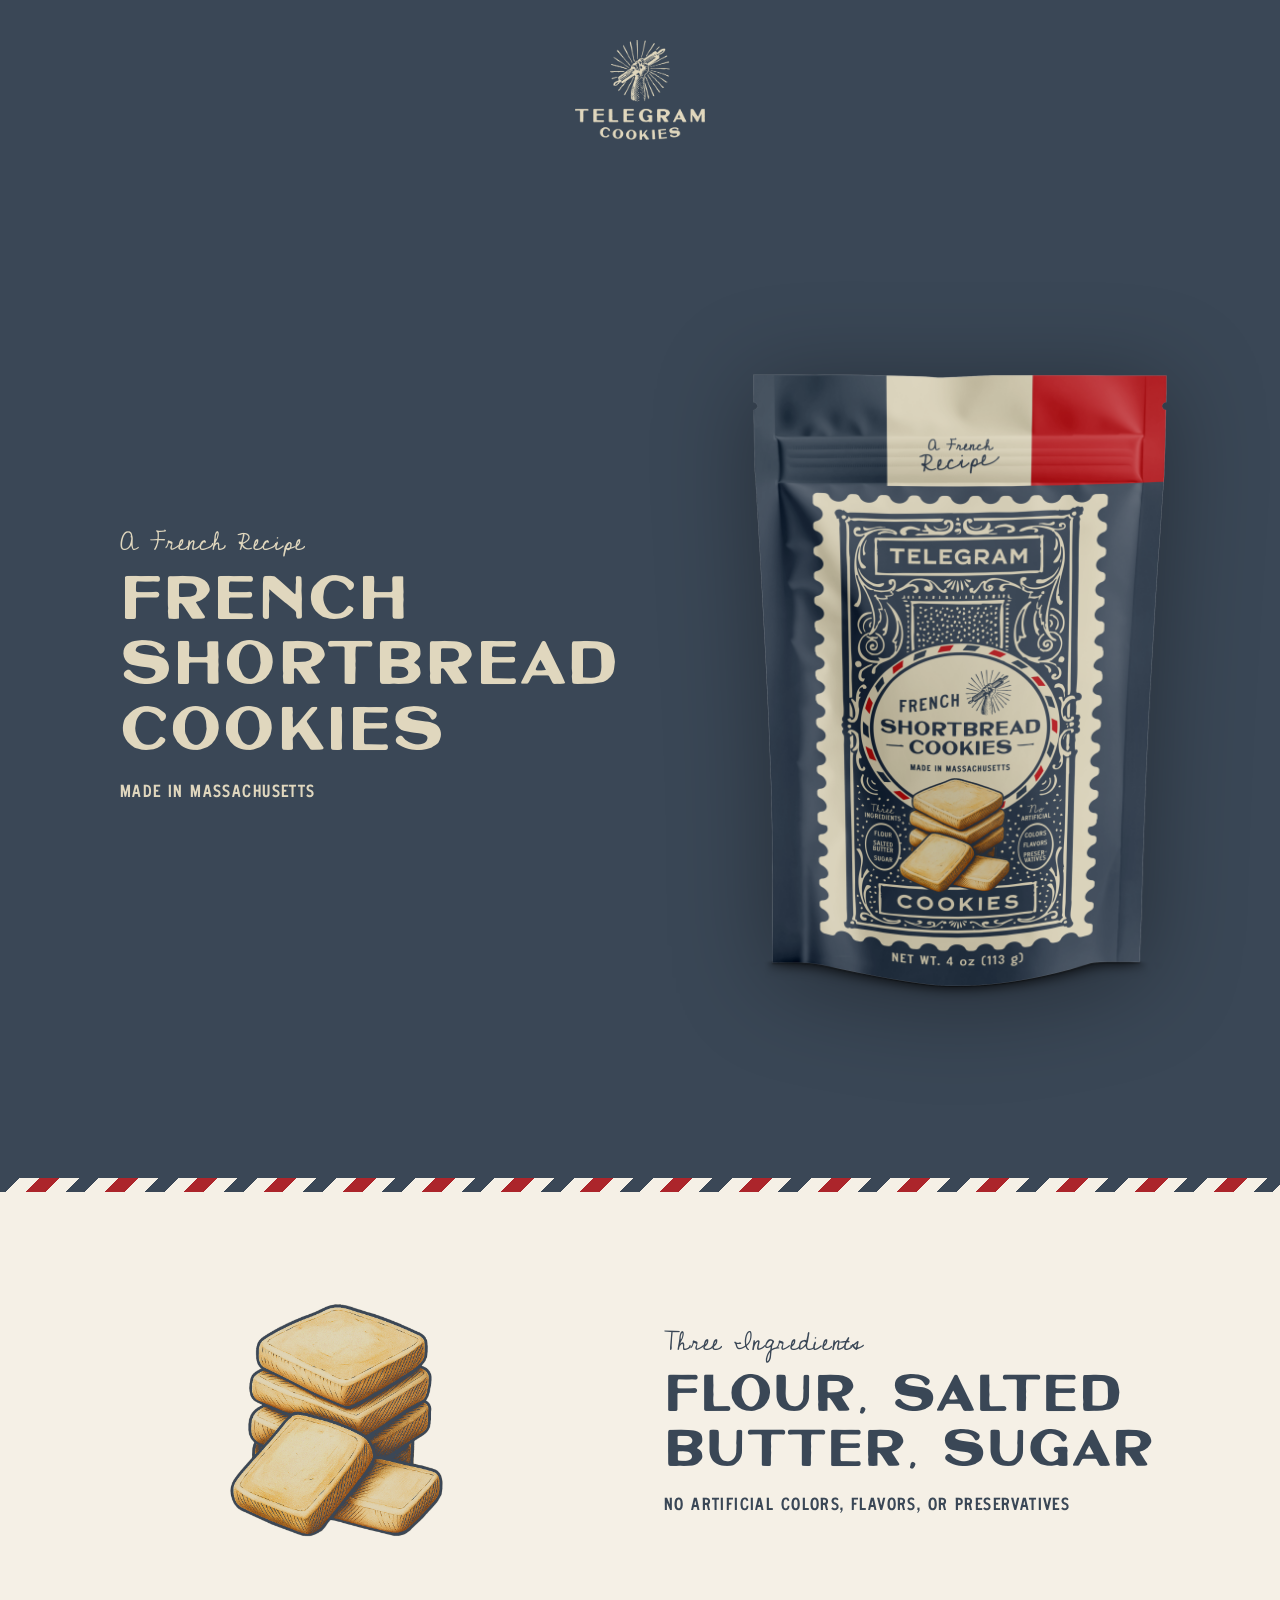
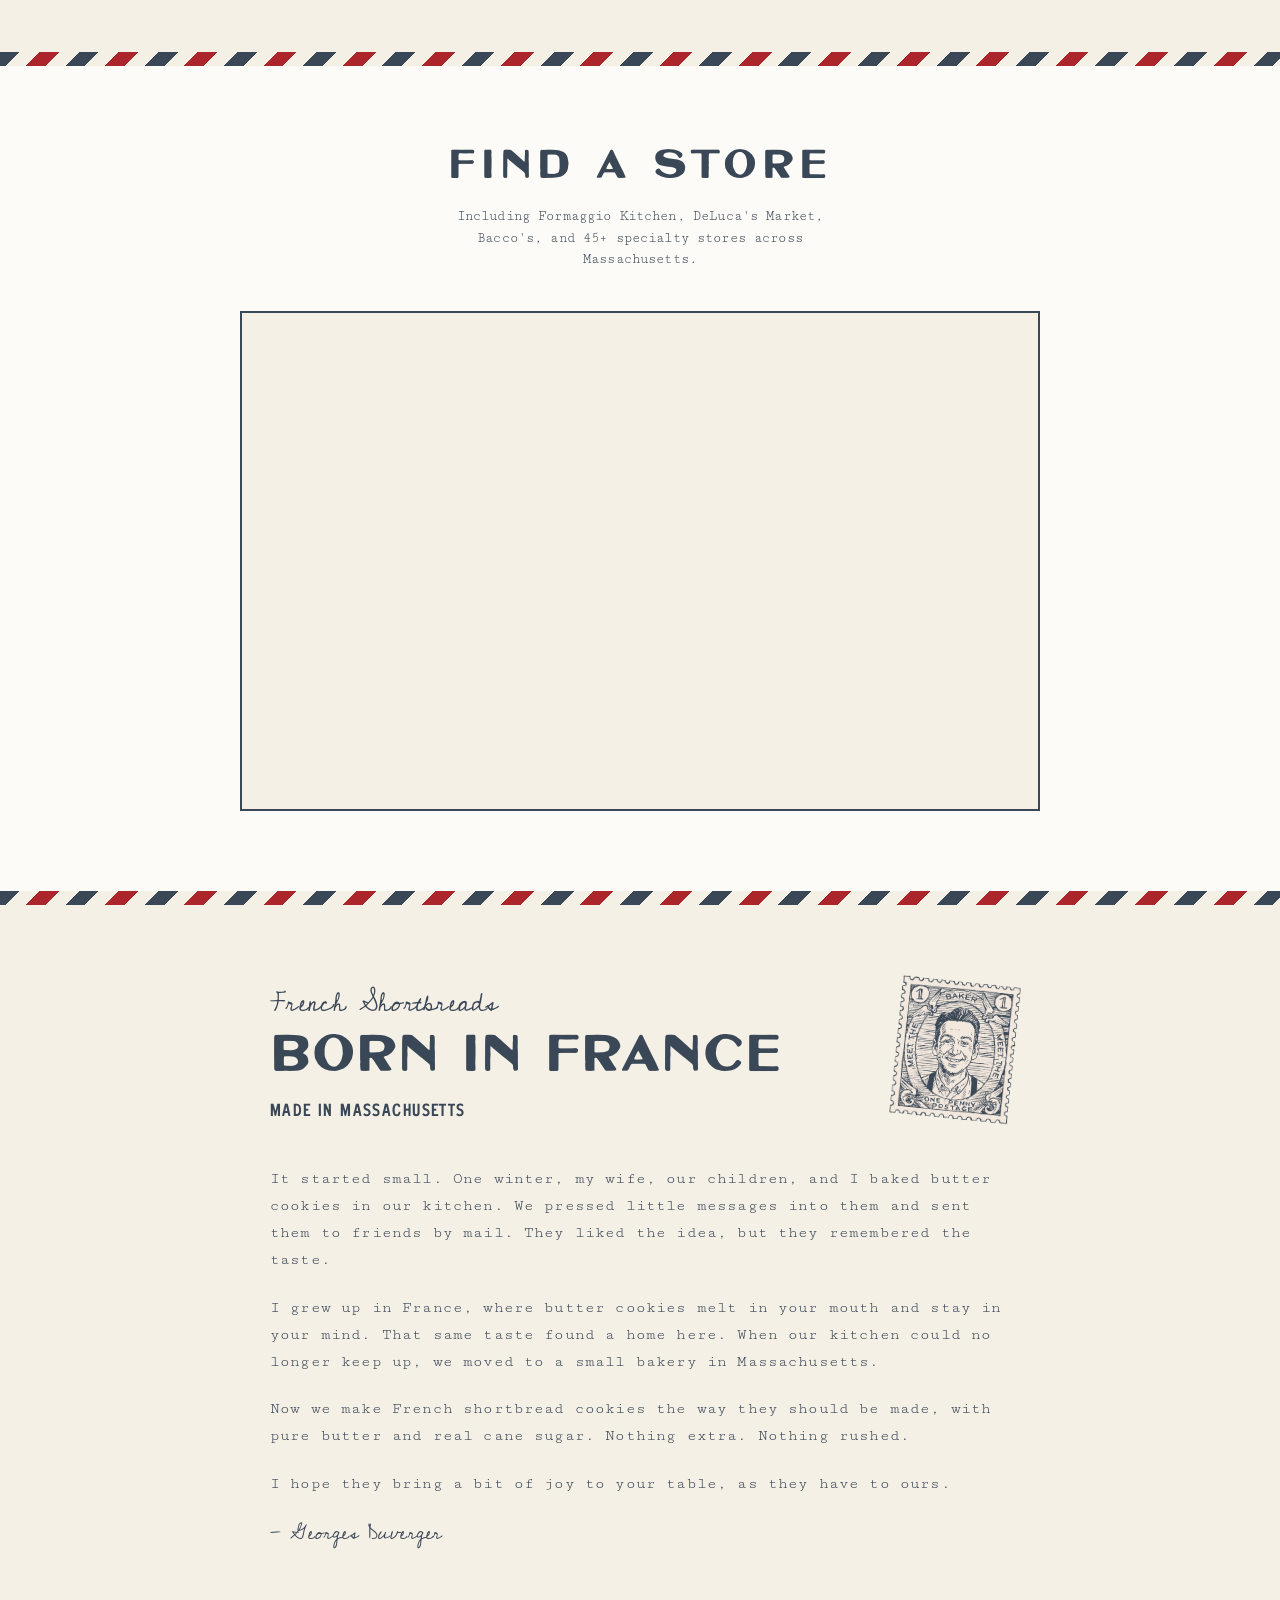
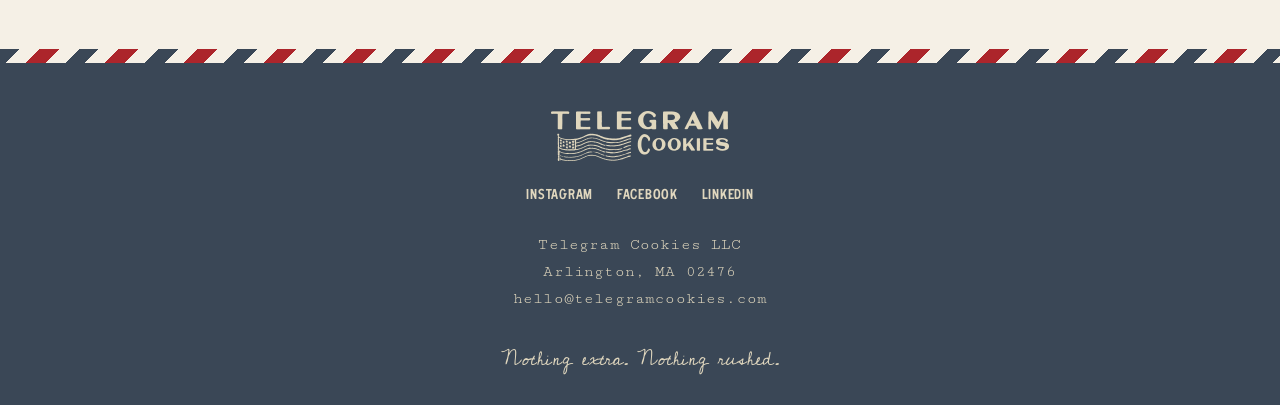
==== index.html @ 2776a3b7 "Initial commit: Telegram Cookies static brochure site Single-page scroll site with hero, three ingre" ====
<!DOCTYPE html>
<html lang="en">
<head>
  <meta charset="UTF-8">
  <meta name="viewport" content="width=device-width, initial-scale=1.0">
  <link rel="icon" type="image/png" href="images/favicon.png?v=5">
  <title>Telegram Cookies — French Shortbread Cookies, Made in Massachusetts</title>
  <meta name="description" content="French shortbread cookies made in Massachusetts with three ingredients. Nothing artificial. Find them at 45+ specialty stores.">

  <!-- Open Graph -->
  <meta property="og:title" content="Telegram Cookies — French Shortbread Cookies">
  <meta property="og:description" content="Three ingredients. Nothing artificial. Made in Massachusetts">
  <meta property="og:type" content="website">
  <meta property="og:url" content="https://telegramcookies.com">
  <meta property="og:image" content="https://telegramcookies.com/images/pouch-front.png">

  <!-- Google Fonts: Cutive Mono, Cedarville Cursive -->
  <link rel="preconnect" href="https://fonts.googleapis.com">
  <link rel="preconnect" href="https://fonts.gstatic.com" crossorigin>
  <link href="https://fonts.googleapis.com/css2?family=Cedarville+Cursive&family=Cutive+Mono&display=swap" rel="stylesheet">

  <!-- Self-hosted brand fonts -->
  <link rel="preload" href="fonts/BNBergenSt-Medium.woff2" as="font" type="font/woff2" crossorigin>
  <link rel="preload" href="fonts/BNBergenSt-Bold.woff2" as="font" type="font/woff2" crossorigin>
  <link rel="preload" href="fonts/BNTillsdale-Regular.woff2" as="font" type="font/woff2" crossorigin>
  <link rel="preload" href="fonts/TayBasal-Regular.woff2" as="font" type="font/woff2" crossorigin>

  <link rel="stylesheet" href="css/style.css">
</head>
<body>

  <!-- Navigation -->
  <nav class="nav" role="navigation" aria-label="Main navigation">
    <div class="nav-inner">
      <a href="/" class="nav-logo">
        <img src="images/icon-logo.png" alt="Telegram Cookies" height="100">
      </a>
    </div>
  </nav>
  <!-- Hero -->
  <section class="hero" id="top">
    <div class="hero-inner">
      <div class="hero-text">
        <span class="script-accent">A French Recipe</span>
        <h1>French Shortbread Cookies</h1>
        <p class="hero-subline">Made in Massachusetts</p>
      </div>
      <div class="hero-image">
        <img src="images/pouch-front.png"
             alt="Telegram Cookies pouch — French shortbread cookies"
             width="360" height="480"
             loading="eager">
      </div>
    </div>
  </section>

  <!-- Airmail Divider -->
  <div class="airmail-stripe" aria-hidden="true"></div>

  <!-- The Cookie -->
  <section class="cookie-section" id="cookie">
    <div class="cookie-inner">
      <div class="cookie-layout">
        <div class="cookie-image">
          <img src="images/cookies-stacked.png"
               alt="Stacked French shortbread cookies"
               width="320" height="320"
               loading="lazy">
        </div>
        <div class="cookie-text">
          <p class="cookie-script">Three Ingredients</p>
          <p class="ingredient-list">Flour, Salted Butter, Sugar</p>
          <p class="no-artificial">No Artificial Colors, Flavors, or Preservatives</p>
        </div>
      </div>
    </div>
  </section>

  <!-- Airmail Divider -->
  <div class="airmail-stripe" aria-hidden="true"></div>

  <!-- Where to Buy -->
  <section class="find-section" id="find">
    <div class="find-inner">
      <h2>Find a Store</h2>
      <p class="find-proof">
        Including Formaggio Kitchen, DeLuca's Market, Bacco's, and 45+ specialty stores across Massachusetts.
      </p>
      <div class="map-container" id="map-wrapper">
        <div class="map-overlay" id="map-overlay"></div>
        <iframe
          src="https://www.google.com/maps/d/embed?mid=1p1WwGaT4ybs3aaFhpw2EbVrEz9RD65A"
          title="Telegram Cookies store locations"
          loading="lazy"
          referrerpolicy="no-referrer-when-downgrade"
          allowfullscreen>
        </iframe>
      </div>
    </div>
  </section>

  <!-- Airmail Divider -->
  <div class="airmail-stripe" aria-hidden="true"></div>

  <!-- Our Story -->
  <section class="story-section" id="story">
    <div class="story-inner">
      <div class="story-header">
        <p class="cookie-script">French Shortbreads</p>
        <p class="ingredient-list">Born in France</p>
        <p class="no-artificial">Made in Massachusetts</p>
        <img src="images/georges-stamp.png"
             alt="Georges, founder of Telegram Cookies — Meet the Baker stamp illustration"
             class="story-stamp"
             loading="lazy">
      </div>
      <div class="story-content">
        <div class="story-text">
          <p>It started small. One winter, my wife, our children, and I baked butter cookies in our kitchen. We pressed little messages into them and sent them to friends by mail. They liked the idea, but they remembered the taste.</p>
          <p>I grew up in France, where butter cookies melt in your mouth and stay in your mind. That same taste found a home here. When our kitchen could no longer keep up, we moved to a small bakery in Massachusetts.</p>
          <p>Now we make French shortbread cookies the way they should be made, with pure butter and real cane sugar. Nothing extra. Nothing rushed.</p>
          <p>I hope they bring a bit of joy to your table, as they have to ours.</p>
          <p class="story-signature">— Georges Duverger</p>
        </div>
      </div>
    </div>
  </section>

  <!-- Airmail Divider -->
  <div class="airmail-stripe" aria-hidden="true"></div>

  <!-- Footer -->
  <footer class="footer">
    <div class="footer-inner">
      <div class="footer-logo">
        <img src="images/logo-secondary.png" alt="Telegram Cookies" height="50">
      </div>
      <nav class="footer-social" aria-label="Social links">
        <a href="https://instagram.com/telegramcookies" target="_blank" rel="noopener">Instagram</a>
        <a href="https://facebook.com/telegramcookies" target="_blank" rel="noopener">Facebook</a>
        <a href="https://linkedin.com/company/telegramcookies" target="_blank" rel="noopener">LinkedIn</a>
      </nav>
      <div class="footer-contact">
        Telegram Cookies LLC<br>
        Arlington, MA 02476<br>
        hello@telegramcookies.com
      </div>
      <p class="footer-tagline">Nothing extra. Nothing rushed.</p>
    </div>
  </footer>

  <script src="js/main.js"></script>
</body>
</html>
---- css/style.css ----
/* ==========================================================================
   Telegram Cookies — Brand Stylesheet
   Colors, typography, and visual motifs per Brand Workbook
   ========================================================================== */

/* --- CSS Custom Properties --- */
:root {
  /* Brand colors (Brand Workbook pp. 52-53) */
  --navy: #3A4756;
  --red: #AC252B;
  --paper-white: #E0D7BE;
  --black: #2E2E2E;

  /* Derived web values */
  --cream: #F5F0E6;
  --off-white: #FDFBF7;

  /* French flag (pouch motif only) */
  --flag-blue: #002395;
  --flag-white: #FFFFFF;
  --flag-red: #ED2939;

  /* Tints (20% steps) */
  --navy-80: rgba(58, 71, 86, 0.8);
  --navy-60: rgba(58, 71, 86, 0.6);
  --navy-40: rgba(58, 71, 86, 0.4);
  --navy-20: rgba(58, 71, 86, 0.2);

  /* Spacing */
  --section-pad: 5rem 1.5rem;
  --max-width: 1140px;
}


/* --- @font-face: Self-hosted brand fonts --- */
@font-face {
  font-family: "BN Bergen St";
  src: url("../fonts/BNBergenSt-Medium.woff2") format("woff2");
  font-weight: 500;
  font-style: normal;
  font-display: swap;
}

@font-face {
  font-family: "BN Bergen St";
  src: url("../fonts/BNBergenSt-Bold.woff2") format("woff2");
  font-weight: 700;
  font-style: normal;
  font-display: swap;
}

@font-face {
  font-family: "BN Tillsdale";
  src: url("../fonts/BNTillsdale-Regular.woff2") format("woff2");
  font-weight: 400;
  font-style: normal;
  font-display: swap;
}

@font-face {
  font-family: "BN Tillsdale";
  src: url("../fonts/BNTillsdale-Bold.woff2") format("woff2");
  font-weight: 700;
  font-style: normal;
  font-display: swap;
}

@font-face {
  font-family: "Tay Basal";
  src: url("../fonts/TayBasal-Regular.woff2") format("woff2");
  font-weight: 400;
  font-style: normal;
  font-display: swap;
}


/* --- Reset & Base --- */
*,
*::before,
*::after {
  box-sizing: border-box;
  margin: 0;
  padding: 0;
}

html {
  scroll-behavior: smooth;
  -webkit-text-size-adjust: 100%;
}

body {
  font-family: "Cutive Mono", monospace;
  font-size: 1rem;
  line-height: 1.5;
  letter-spacing: 0.01em;
  color: var(--navy);
  background-color: var(--cream);
}

img {
  max-width: 100%;
  height: auto;
  display: block;
}

a {
  color: var(--navy);
  text-decoration: none;
  transition: color 0.2s ease;
}

a:hover {
  color: var(--red);
}


/* --- Typography (Brand Workbook pp. 56-61) --- */

/* Google Fonts loaded in HTML: Cutive Mono, Cedarville Cursive */
/* Fallback stacks for proprietary fonts */

.font-bergen {
  font-family: "BN Bergen St", "DM Sans", sans-serif;
}

.font-tillsdale {
  font-family: "BN Tillsdale", "Libre Baskerville", serif;
}

.font-tay {
  font-family: "Tay Basal", "Bebas Neue", sans-serif;
}

.font-hatfield {
  font-family: "Hatfield Park", "Cedarville Cursive", cursive;
}

.font-cursive {
  font-family: "Cedarville Cursive", cursive;
}

.font-mono {
  font-family: "Cutive Mono", monospace;
}

/* Heading hierarchy per brand guide */
h1, .h1 {
  font-family: "BN Bergen St", "DM Sans", sans-serif;
  font-weight: 700;
  text-transform: uppercase;
  letter-spacing: 0.12em;
  line-height: 1.08;
  color: var(--navy);
}

h2, .h2 {
  font-family: "BN Bergen St", "DM Sans", sans-serif;
  font-weight: 500;
  text-transform: uppercase;
  letter-spacing: 0.12em;
  line-height: 1.1;
  color: var(--navy);
  font-size: 2rem;
  margin-bottom: 1.5rem;
}

h3, .h3 {
  font-family: "BN Tillsdale", "Libre Baskerville", serif;
  font-weight: 400;
  text-transform: uppercase;
  letter-spacing: 0.05em;
  line-height: 1.2;
  color: var(--navy);
  font-size: 1.1rem;
}

/* Script accent text */
.script-accent {
  font-family: "Cedarville Cursive", cursive;
  font-weight: 400;
  letter-spacing: 0;
  line-height: 1.2;
  color: var(--navy);
}

/* Body / mono */
p, li, td {
  font-family: "Cutive Mono", monospace;
  line-height: 1.5;
  letter-spacing: 0.01em;
  max-width: 65ch;
}

.uppercase {
  text-transform: uppercase;
}


/* --- Layout Utilities --- */
.container {
  max-width: var(--max-width);
  margin: 0 auto;
  padding: 0 1.5rem;
}

.section {
  padding: var(--section-pad);
}

.text-center {
  text-align: center;
}


/* ==========================================================================
   Navigation + Airmail Stripe
   ========================================================================== */
.nav {
  background: var(--navy);
  padding: 0;
}


.nav-inner {
  width: 100%;
  display: flex;
  align-items: center;
  justify-content: center;
  padding: 2.5rem 0 1rem;
}

.nav-logo {
  display: flex;
  align-items: center;
  justify-content: center;
}

.nav-logo img {
  height: 100px;
  width: auto;
}

.nav-logo:hover {
  opacity: 1;
}

.nav-links {
  display: flex;
  gap: 2rem;
  list-style: none;
}

.nav-links a {
  font-family: "BN Tillsdale", "Libre Baskerville", serif;
  font-size: 0.95rem;
  text-transform: uppercase;
  letter-spacing: 0.08em;
  color: var(--paper-white);
  text-decoration: none;
  transition: color 0.2s ease;
}

.nav-links a:hover {
  color: var(--paper-white);
  opacity: 0.7;
}

/* Mobile hamburger */
.nav-toggle {
  display: none;
  background: none;
  border: none;
  cursor: pointer;
  padding: 0.5rem;
}

.nav-toggle span {
  display: block;
  width: 22px;
  height: 2px;
  background: var(--paper-white);
  margin: 5px 0;
  transition: transform 0.3s ease, opacity 0.3s ease;
}

.nav-toggle.active span:nth-child(1) {
  transform: rotate(45deg) translate(5px, 5px);
}

.nav-toggle.active span:nth-child(2) {
  opacity: 0;
}

.nav-toggle.active span:nth-child(3) {
  transform: rotate(-45deg) translate(5px, -5px);
}


/* ==========================================================================
   Hero — pouch as dominant half-screen image
   ========================================================================== */
.hero {
  background: var(--navy);
  color: var(--paper-white);
  min-height: calc(100vh - 66px);
  display: flex;
  flex-direction: column;
  overflow: hidden;
}

.hero-inner {
  width: 100%;
  flex: 1;
  display: grid;
  grid-template-columns: 1fr 1fr;
  align-items: center;
}

.hero-text {
  display: flex;
  flex-direction: column;
  align-items: flex-start;
  gap: 0.75rem;
  padding: 4rem 3rem 4rem 0;
  max-width: 600px;
  margin-left: auto;
}

.hero .script-accent {
  font-size: 1.6rem;
  color: var(--paper-white);
}

.hero h1 {
  font-family: "Tay Basal", "Bebas Neue", sans-serif;
  font-weight: 400;
  color: var(--paper-white);
  font-size: 3.2rem;
  letter-spacing: 0.02em;
  margin: 0;
}

.hero-subline {
  font-family: "BN Tillsdale", "Libre Baskerville", serif;
  text-transform: uppercase;
  letter-spacing: 0.08em;
  font-size: 1.1rem;
  color: var(--paper-white);
}

.hero-supporting {
  font-family: "Cutive Mono", monospace;
  font-size: 1rem;
  color: var(--paper-white);
}

.hero-image {
  display: flex;
  align-items: flex-start;
  justify-content: center;
  align-self: stretch;
  overflow: hidden;
  padding: 2rem 0 0;
}

.hero-image img {
  height: 110vh;
  width: auto;
  max-width: none;
  filter: drop-shadow(0 12px 48px rgba(0, 0, 0, 0.35));
}

.hero-ctas {
  display: flex;
  gap: 1rem;
  flex-wrap: wrap;
  margin-top: 0.5rem;
}

/* Press logos inside hero */
.hero-press {
  width: 100%;
  display: flex;
  align-items: center;
  justify-content: center;
  gap: 2.5rem;
  flex-wrap: wrap;
  padding: 1.5rem 2rem;
  background: var(--navy);
}

.hero-press a {
  display: block;
  line-height: 0;
}

.hero-press img {
  height: 22px;
  width: auto;
  filter: brightness(0) invert(1) sepia(1) saturate(0.1) hue-rotate(10deg) brightness(1.5);
  opacity: 1;
  transition: opacity 0.2s ease;
}

.hero-press a:hover img {
  opacity: 0.7;
}


/* --- Buttons --- */
.btn {
  font-family: "BN Tillsdale", "Libre Baskerville", serif;
  font-size: 0.95rem;
  text-transform: uppercase;
  letter-spacing: 0.08em;
  padding: 0.8rem 2rem;
  border-radius: 0;
  cursor: pointer;
  text-decoration: none;
  display: inline-block;
  transition: background 0.2s ease, color 0.2s ease, border-color 0.2s ease;
}

.btn-primary {
  background: var(--red);
  color: var(--paper-white);
  border: 2px solid var(--red);
}

.btn-primary:hover {
  background: #8e1f24;
  border-color: #8e1f24;
  color: var(--paper-white);
}

.btn-secondary {
  background: transparent;
  color: var(--paper-white);
  border: 2px solid var(--paper-white);
}

.btn-secondary:hover {
  background: var(--paper-white);
  color: var(--navy);
}


/* ==========================================================================
   The Cookie Section — redesigned with stacked cookies illustration
   ========================================================================== */
.cookie-section {
  background: var(--cream);
  padding: var(--section-pad);
}

.cookie-inner {
  max-width: var(--max-width);
  margin: 0 auto;
}

.cookie-layout {
  display: grid;
  grid-template-columns: 1fr 1fr;
  gap: 3rem;
  align-items: center;
}

.cookie-image {
  display: flex;
  justify-content: center;
}

.cookie-image img {
  max-width: 300px;
  width: 100%;
  height: auto;
}

.cookie-script {
  font-family: "Cedarville Cursive", cursive;
  font-size: 1.6rem;
  color: var(--navy);
  margin-bottom: 0.5rem;
}

.ingredient-list {
  font-family: "Tay Basal", "Bebas Neue", sans-serif;
  font-weight: 400;
  text-transform: uppercase;
  letter-spacing: 0.02em;
  font-size: 3.2rem;
  line-height: 1.08;
  color: var(--navy);
  margin-bottom: 0.75rem;
}

.no-artificial {
  font-family: "BN Tillsdale", "Libre Baskerville", serif;
  text-transform: uppercase;
  letter-spacing: 0.08em;
  font-size: 1.1rem;
  color: var(--navy);
}

.cookie-body {
  max-width: 55ch;
  margin: 0 0 2rem;
  font-size: 0.95rem;
  line-height: 1.6;
}

/* Value stamp badge (from brand assets) */
.stamp-badge-img {
  transform: rotate(-6deg);
}


/* ==========================================================================
   Airmail Stripe Divider
   ========================================================================== */
.airmail-stripe {
  height: 14px;
  background: repeating-linear-gradient(
    135deg,
    var(--navy) 0px,
    var(--navy) 14px,
    var(--cream) 14px,
    var(--cream) 28px,
    var(--red) 28px,
    var(--red) 42px,
    var(--cream) 42px,
    var(--cream) 56px
  );
}


/* ==========================================================================
   Where to Buy
   ========================================================================== */
.find-section {
  background: var(--off-white);
  padding: var(--section-pad);
}

.find-inner {
  max-width: var(--max-width);
  margin: 0 auto;
  text-align: center;
}

.find-inner h2 {
  font-family: "Tay Basal", "Bebas Neue", sans-serif;
  font-weight: 400;
  margin-bottom: 1rem;
}

.find-proof {
  font-size: 0.9rem;
  color: var(--navy);
  margin: 0 auto 2.5rem;
  max-width: 50ch;
}

.map-container {
  width: 100%;
  max-width: 800px;
  margin: 0 auto;
  aspect-ratio: 16 / 10;
  border: 2px solid var(--navy);
  background: var(--cream);
  overflow: hidden;
  position: relative;
}

.map-overlay {
  position: absolute;
  inset: 0;
  z-index: 1;
  cursor: pointer;
}

.map-container.active .map-overlay {
  display: none;
}

.map-container iframe {
  width: 100%;
  height: 100%;
  border: 0;
}

.map-link {
  margin-top: 1.5rem;
}


/* ==========================================================================
   Our Story
   ========================================================================== */
.story-section {
  background: var(--cream);
  padding: var(--section-pad);
}

.story-inner {
  max-width: var(--max-width);
  margin: 0 auto;
}

.story-header {
  max-width: 740px;
  margin: 0 auto 2.5rem;
  position: relative;
}

.story-stamp {
  position: absolute;
  right: -20px;
  top: -10px;
  width: 150px;
  height: auto;
  transform: rotate(6deg);
}

.story-content {
  max-width: 740px;
  margin: 0 auto;
}

.story-text {
  flex: 1;
}

.story-text p {
  font-family: "Cutive Mono", monospace;
  font-size: 1rem;
  line-height: 1.7;
  margin-bottom: 1.25rem;
  max-width: none;
  color: var(--navy);
}

p.story-signature {
  font-family: "Cedarville Cursive", cursive !important;
  font-size: 1.2rem;
  color: var(--navy);
  margin-top: 1rem;
}

/* Georges portrait as postage stamp */
.story-portrait {
  flex-shrink: 0;
  width: 140px;
}

.portrait-stamp {
  transform: rotate(3deg);
}

.portrait-stamp img {
  width: 100%;
  height: auto;
}




/* ==========================================================================
   Footer
   ========================================================================== */
.footer {
  background: var(--navy);
  color: var(--paper-white);
  padding: 3rem 1.5rem 2rem;
}

.footer-inner {
  max-width: var(--max-width);
  margin: 0 auto;
  display: flex;
  flex-direction: column;
  align-items: center;
  gap: 1.5rem;
  text-align: center;
}

.footer-logo img {
  height: 50px;
  width: auto;
}

.footer-social {
  display: flex;
  gap: 1.5rem;
}

.footer-social a {
  color: var(--paper-white);
  font-family: "BN Tillsdale", "Libre Baskerville", serif;
  font-size: 0.9rem;
  text-transform: uppercase;
  letter-spacing: 0.05em;
}

.footer-social a:hover {
  color: var(--paper-white);
  opacity: 1;
}

.footer-contact {
  font-size: 1rem;
  line-height: 1.7;
  color: var(--paper-white);
}

.footer-tagline {
  font-family: "Cedarville Cursive", cursive;
  font-size: 1.2rem;
  color: var(--paper-white);
  margin-top: 0.5rem;
}


/* ==========================================================================
   Responsive — Mobile First
   ========================================================================== */

/* Small phones (375px default — base styles above) */

/* Tablet (768px+) */
@media (min-width: 768px) {
  .ingredients {
    grid-template-columns: repeat(3, 1fr);
  }

  .story-content {
    flex-direction: row;
  }

  .story-portrait {
    display: block;
  }

  h2, .h2 {
    font-size: 2.25rem;
  }

  .nav-links {
    gap: 2.5rem;
  }
}

/* Desktop (1200px+) */
@media (min-width: 1200px) {
  .hero h1 {
    font-size: 3.8rem;
  }

  .hero-text {
    padding-left: 5rem;
  }

  h2, .h2 {
    font-size: 2.5rem;
  }

  .cookie-body {
    text-align: center;
    margin-left: auto;
    margin-right: auto;
  }
}

/* Mobile-specific overrides */
@media (max-width: 767px) {
  .nav-inner {
    grid-template-columns: 1fr auto;
  }

  .nav-logo {
    padding-left: 1.5rem;
    max-width: none;
    margin-left: 0;
  }

  .nav-right {
    padding-right: 1.5rem;
  }

  .nav-toggle {
    display: block;
  }

  .nav-links {
    display: none;
    position: absolute;
    top: 60px;
    left: 0;
    right: 0;
    background: var(--navy);
    flex-direction: column;
    padding: 1rem 1.5rem 1.5rem;
    gap: 1rem;
    border-top: 1px solid var(--navy-60);
  }

  .nav-links.open {
    display: flex;
  }

  .hero {
    min-height: auto;
  }

  .hero-inner {
    grid-template-columns: 1fr;
  }

  .hero-text {
    padding: 3rem 1.5rem 2rem;
    align-items: center;
    text-align: center;
    max-width: none;
    margin-left: 0;
    order: 2;
  }

  .hero-ctas {
    justify-content: center;
  }

  .hero-image {
    order: 1;
    padding: 2rem 2rem 0;
  }

  .hero-image img {
    height: 55vh;
  }

  .hero h1 {
    font-size: 2rem;
  }

  .story-stamp {
    position: static;
    transform: rotate(6deg);
    margin: 1rem auto 0;
    display: block;
    width: 120px;
  }

  .story-header {
    text-align: center;
  }

  .cookie-layout {
    grid-template-columns: 1fr;
    text-align: center;
  }

  .cookie-image {
    order: -1;
  }

  .cookie-image img {
    max-width: 220px;
  }

  .cookie-body {
    text-align: center;
    margin-left: auto;
    margin-right: auto;
  }

  .stamp-badge-img {
    margin: 0 auto;
    display: block;
  }
}
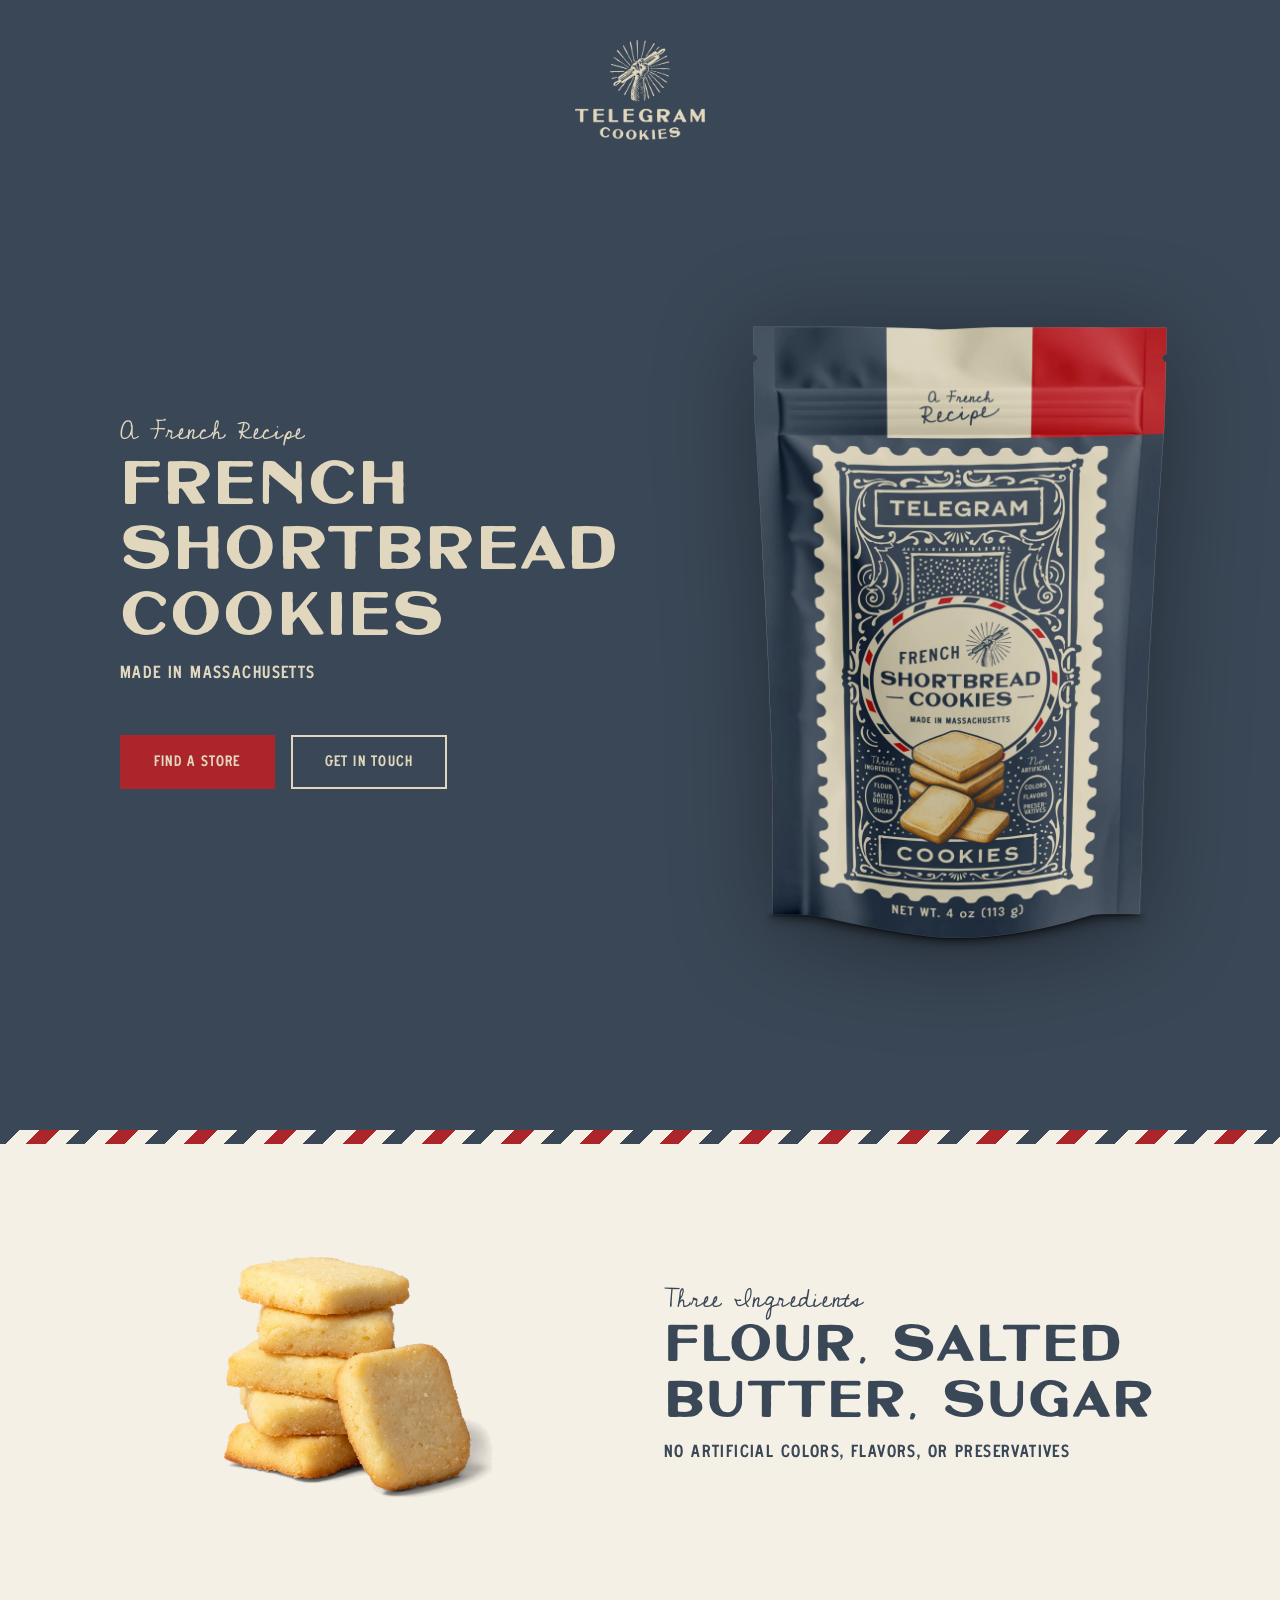
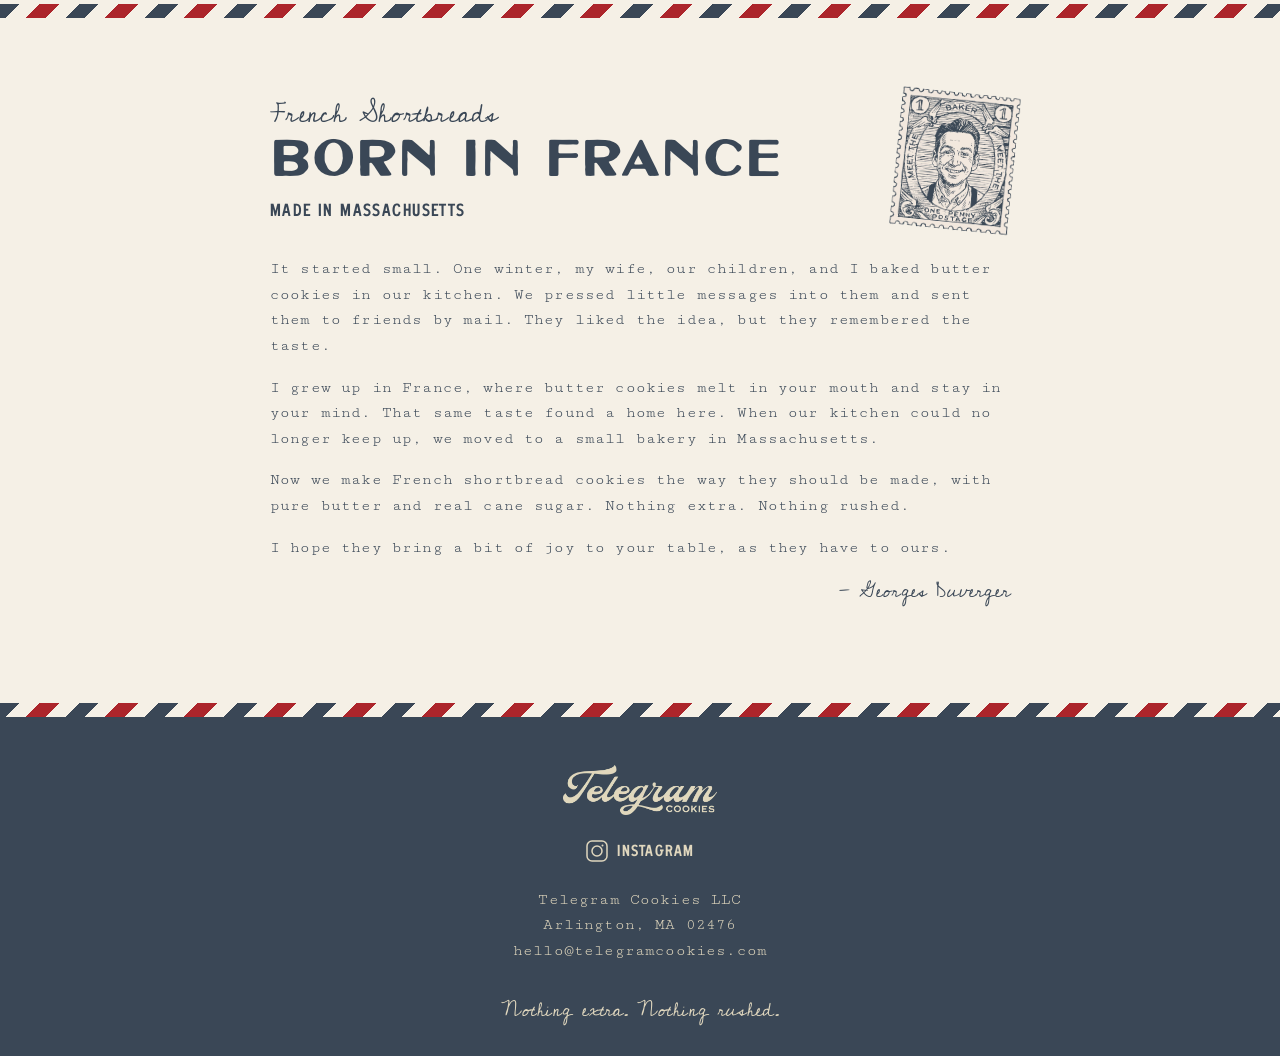
==== commit 6e284352: "Add SEO, accessibility, performance, and mobile improvements - Structured data (LocalBusiness JSON-L" ====
--- a/index.html
+++ b/index.html
@@ -3,16 +3,27 @@
 <head>
   <meta charset="UTF-8">
   <meta name="viewport" content="width=device-width, initial-scale=1.0">
+  <meta name="theme-color" content="#3A4756">
   <link rel="icon" type="image/png" href="images/favicon.png?v=5">
-  <title>Telegram Cookies — French Shortbread Cookies, Made in Massachusetts</title>
-  <meta name="description" content="French shortbread cookies made in Massachusetts with three ingredients. Nothing artificial. Find them at 45+ specialty stores.">
+  <link rel="canonical" href="https://telegramcookies.com/">
+  <title>Telegram Cookies — French Shortbread, Made in Massachusetts</title>
+  <meta name="description" content="French shortbread cookies made with three ingredients in Arlington, MA. No artificial colors, flavors, or preservatives. Find us at 45+ specialty stores across Massachusetts.">
 
   <!-- Open Graph -->
   <meta property="og:title" content="Telegram Cookies — French Shortbread Cookies">
-  <meta property="og:description" content="Three ingredients. Nothing artificial. Made in Massachusetts">
+  <meta property="og:description" content="Three ingredients. Nothing artificial. French shortbread cookies made in Arlington, Massachusetts.">
   <meta property="og:type" content="website">
   <meta property="og:url" content="https://telegramcookies.com">
   <meta property="og:image" content="https://telegramcookies.com/images/pouch-front.png">
+  <meta property="og:image:width" content="1080">
+  <meta property="og:image:height" content="1080">
+  <meta property="og:site_name" content="Telegram Cookies">
+
+  <!-- Twitter Card -->
+  <meta name="twitter:card" content="summary_large_image">
+  <meta name="twitter:title" content="Telegram Cookies — French Shortbread Cookies">
+  <meta name="twitter:description" content="Three ingredients. Nothing artificial. Made in Massachusetts.">
+  <meta name="twitter:image" content="https://telegramcookies.com/images/pouch-front.png">
 
   <!-- Google Fonts: Cutive Mono, Cedarville Cursive -->
   <link rel="preconnect" href="https://fonts.googleapis.com">
@@ -26,129 +37,158 @@
   <link rel="preload" href="fonts/TayBasal-Regular.woff2" as="font" type="font/woff2" crossorigin>
 
   <link rel="stylesheet" href="css/style.css">
+
+  <!-- Structured Data: LocalBusiness -->
+  <script type="application/ld+json">
+  {
+    "@context": "https://schema.org",
+    "@type": "FoodBusiness",
+    "name": "Telegram Cookies",
+    "description": "French shortbread cookies made with three ingredients in Arlington, Massachusetts.",
+    "url": "https://telegramcookies.com",
+    "logo": "https://telegramcookies.com/images/icon-logo.png",
+    "image": "https://telegramcookies.com/images/pouch-front.png",
+    "email": "hello@telegramcookies.com",
+    "address": {
+      "@type": "PostalAddress",
+      "addressLocality": "Arlington",
+      "addressRegion": "MA",
+      "postalCode": "02476",
+      "addressCountry": "US"
+    },
+    "sameAs": [
+      "https://instagram.com/telegramcookies"
+    ]
+  }
+  </script>
 </head>
 <body>
 
+  <!-- Skip to content -->
+  <a href="#main" class="skip-link">Skip to content</a>
+
   <!-- Navigation -->
-  <nav class="nav" role="navigation" aria-label="Main navigation">
+  <nav class="nav" aria-label="Main navigation">
     <div class="nav-inner">
       <a href="/" class="nav-logo">
-        <img src="images/icon-logo.png" alt="Telegram Cookies" height="100">
+        <img src="images/icon-logo.png"
+             alt="Telegram Cookies — home"
+             width="166" height="100"
+             fetchpriority="high">
       </a>
     </div>
   </nav>
+
   <!-- Hero -->
-  <section class="hero" id="top">
-    <div class="hero-inner">
-      <div class="hero-text">
-        <span class="script-accent">A French Recipe</span>
-        <h1>French Shortbread Cookies</h1>
-        <p class="hero-subline">Made in Massachusetts</p>
-      </div>
-      <div class="hero-image">
-        <img src="images/pouch-front.png"
-             alt="Telegram Cookies pouch — French shortbread cookies"
-             width="360" height="480"
-             loading="eager">
-      </div>
-    </div>
-  </section>
-
-  <!-- Airmail Divider -->
-  <div class="airmail-stripe" aria-hidden="true"></div>
-
-  <!-- The Cookie -->
-  <section class="cookie-section" id="cookie">
-    <div class="cookie-inner">
-      <div class="cookie-layout">
-        <div class="cookie-image">
-          <img src="images/cookies-stacked.png"
-               alt="Stacked French shortbread cookies"
-               width="320" height="320"
-               loading="lazy">
+  <main id="main">
+    <section class="hero" id="top" aria-label="Hero">
+      <div class="hero-inner">
+        <div class="hero-text">
+          <span class="script-accent">A French Recipe</span>
+          <h1>French Shortbread Cookies</h1>
+          <p class="hero-subline">Made in Massachusetts</p>
+          <div class="hero-ctas">
+            <a href="https://maps.app.goo.gl/zSkyfa5UFfwF4qt78" class="btn btn-primary" target="_blank" rel="noopener">Find a Store</a>
+            <a href="mailto:hello@telegramcookies.com" class="btn btn-secondary">Get in Touch</a>
+          </div>
         </div>
-        <div class="cookie-text">
-          <p class="cookie-script">Three Ingredients</p>
-          <p class="ingredient-list">Flour, Salted Butter, Sugar</p>
-          <p class="no-artificial">No Artificial Colors, Flavors, or Preservatives</p>
+        <div class="hero-image">
+          <picture>
+            <source srcset="images/pouch-front.webp" type="image/webp">
+            <img src="images/pouch-front.png"
+                 alt="Telegram Cookies pouch — French shortbread cookies made with flour, salted butter, and sugar"
+                 width="360" height="480"
+                 fetchpriority="high">
+          </picture>
         </div>
       </div>
-    </div>
-  </section>
+    </section>
 
-  <!-- Airmail Divider -->
-  <div class="airmail-stripe" aria-hidden="true"></div>
+    <div class="airmail-stripe" aria-hidden="true"></div>
 
-  <!-- Where to Buy -->
-  <section class="find-section" id="find">
-    <div class="find-inner">
-      <h2>Find a Store</h2>
-      <p class="find-proof">
-        Including Formaggio Kitchen, DeLuca's Market, Bacco's, and 45+ specialty stores across Massachusetts.
-      </p>
-      <div class="map-container" id="map-wrapper">
-        <div class="map-overlay" id="map-overlay"></div>
-        <iframe
-          src="https://www.google.com/maps/d/embed?mid=1p1WwGaT4ybs3aaFhpw2EbVrEz9RD65A"
-          title="Telegram Cookies store locations"
-          loading="lazy"
-          referrerpolicy="no-referrer-when-downgrade"
-          allowfullscreen>
-        </iframe>
-      </div>
-    </div>
-  </section>
-
-  <!-- Airmail Divider -->
-  <div class="airmail-stripe" aria-hidden="true"></div>
-
-  <!-- Our Story -->
-  <section class="story-section" id="story">
-    <div class="story-inner">
-      <div class="story-header">
-        <p class="cookie-script">French Shortbreads</p>
-        <p class="ingredient-list">Born in France</p>
-        <p class="no-artificial">Made in Massachusetts</p>
-        <img src="images/georges-stamp.png"
-             alt="Georges, founder of Telegram Cookies — Meet the Baker stamp illustration"
-             class="story-stamp"
-             loading="lazy">
-      </div>
-      <div class="story-content">
-        <div class="story-text">
-          <p>It started small. One winter, my wife, our children, and I baked butter cookies in our kitchen. We pressed little messages into them and sent them to friends by mail. They liked the idea, but they remembered the taste.</p>
-          <p>I grew up in France, where butter cookies melt in your mouth and stay in your mind. That same taste found a home here. When our kitchen could no longer keep up, we moved to a small bakery in Massachusetts.</p>
-          <p>Now we make French shortbread cookies the way they should be made, with pure butter and real cane sugar. Nothing extra. Nothing rushed.</p>
-          <p>I hope they bring a bit of joy to your table, as they have to ours.</p>
-          <p class="story-signature">— Georges Duverger</p>
+    <!-- Three Ingredients -->
+    <section class="cookie-section" id="cookie" aria-label="Ingredients">
+      <div class="cookie-inner">
+        <div class="cookie-layout">
+          <div class="cookie-image">
+            <picture>
+              <source srcset="images/cookies-photo.webp" type="image/webp">
+              <img src="images/cookies-photo.png"
+                   alt="" aria-hidden="true"
+                   width="320" height="320"
+                   loading="lazy">
+            </picture>
+          </div>
+          <div class="cookie-text">
+            <p class="cookie-script">Three Ingredients</p>
+            <h2 class="ingredient-list">Flour, Salted Butter, Sugar</h2>
+            <p class="no-artificial">No Artificial Colors, Flavors, or Preservatives</p>
+          </div>
         </div>
       </div>
-    </div>
-  </section>
+    </section>
 
-  <!-- Airmail Divider -->
-  <div class="airmail-stripe" aria-hidden="true"></div>
+    <div class="airmail-stripe" aria-hidden="true"></div>
+
+    <!-- Our Story -->
+    <section class="story-section" id="story" aria-label="Our Story">
+      <div class="story-inner">
+        <div class="story-header">
+          <p class="cookie-script">French Shortbreads</p>
+          <h2 class="ingredient-list">Born in France</h2>
+          <p class="no-artificial">Made in Massachusetts</p>
+          <picture>
+            <source srcset="images/georges-stamp.webp" type="image/webp">
+            <img src="images/georges-stamp.png"
+                 alt="Georges Duverger, founder of Telegram Cookies"
+                 class="story-stamp"
+                 width="150" height="171"
+                 loading="lazy">
+          </picture>
+        </div>
+        <div class="story-content">
+          <div class="story-text">
+            <p>It started small. One winter, my wife, our children, and I baked butter cookies in our kitchen. We pressed little messages into them and sent them to friends by mail. They liked the idea, but they remembered the taste.</p>
+            <p>I grew up in France, where butter cookies melt in your mouth and stay in your mind. That same taste found a home here. When our kitchen could no longer keep up, we moved to a small bakery in Massachusetts.</p>
+            <p>Now we make French shortbread cookies the way they should be made, with pure butter and real cane sugar. Nothing extra. Nothing rushed.</p>
+            <p>I hope they bring a bit of joy to your table, as they have to ours.</p>
+            <p class="story-signature">— Georges Duverger</p>
+          </div>
+        </div>
+      </div>
+    </section>
+
+    <div class="airmail-stripe" aria-hidden="true"></div>
+  </main>
 
   <!-- Footer -->
   <footer class="footer">
     <div class="footer-inner">
       <div class="footer-logo">
-        <img src="images/logo-secondary.png" alt="Telegram Cookies" height="50">
+        <picture>
+          <source srcset="images/logo-secondary.webp" type="image/webp">
+          <img src="images/logo-secondary.png" alt="Telegram Cookies" width="250" height="50" loading="lazy">
+        </picture>
       </div>
       <nav class="footer-social" aria-label="Social links">
-        <a href="https://instagram.com/telegramcookies" target="_blank" rel="noopener">Instagram</a>
-        <a href="https://facebook.com/telegramcookies" target="_blank" rel="noopener">Facebook</a>
-        <a href="https://linkedin.com/company/telegramcookies" target="_blank" rel="noopener">LinkedIn</a>
+        <a href="https://instagram.com/telegramcookies" target="_blank" rel="noopener" aria-label="Telegram Cookies on Instagram">
+          <svg width="24" height="24" viewBox="0 0 24 24" fill="none" role="img" aria-hidden="true" xmlns="http://www.w3.org/2000/svg">
+            <rect x="2" y="2" width="20" height="20" rx="5" stroke="currentColor" stroke-width="1.5"/>
+            <circle cx="12" cy="12" r="5" stroke="currentColor" stroke-width="1.5"/>
+            <circle cx="17.5" cy="6.5" r="1" fill="currentColor"/>
+          </svg>
+          <span class="footer-ig-label">Instagram</span>
+        </a>
       </nav>
-      <div class="footer-contact">
+      <address class="footer-contact">
         Telegram Cookies LLC<br>
         Arlington, MA 02476<br>
-        hello@telegramcookies.com
-      </div>
+        <a href="mailto:hello@telegramcookies.com">hello@telegramcookies.com</a>
+      </address>
       <p class="footer-tagline">Nothing extra. Nothing rushed.</p>
     </div>
   </footer>
 
-  <script src="js/main.js"></script>
+  <script src="js/main.js" defer></script>
 </body>
 </html>
--- a/css/style.css
+++ b/css/style.css
@@ -88,6 +88,28 @@
   -webkit-text-size-adjust: 100%;
 }
 
+/* Skip link for keyboard users */
+.skip-link {
+  position: absolute;
+  top: -100%;
+  left: 1rem;
+  background: var(--navy);
+  color: var(--paper-white);
+  padding: 0.5rem 1rem;
+  z-index: 200;
+  font-family: "Cutive Mono", monospace;
+}
+
+.skip-link:focus {
+  top: 0.5rem;
+}
+
+/* Focus styles */
+:focus-visible {
+  outline: 2px solid var(--red);
+  outline-offset: 2px;
+}
+
 body {
   font-family: "Cutive Mono", monospace;
   font-size: 1rem;
@@ -101,6 +123,10 @@
   max-width: 100%;
   height: auto;
   display: block;
+}
+
+address {
+  font-style: normal;
 }
 
 a {
@@ -226,7 +252,7 @@
   display: flex;
   align-items: center;
   justify-content: center;
-  padding: 2.5rem 0 1rem;
+  padding: 2.5rem 0 0;
 }
 
 .nav-logo {
@@ -320,8 +346,8 @@
   display: flex;
   flex-direction: column;
   align-items: flex-start;
-  gap: 0.75rem;
-  padding: 4rem 3rem 4rem 0;
+  gap: 0.5rem;
+  padding: 0 3rem 4rem 0;
   max-width: 600px;
   margin-left: auto;
 }
@@ -335,7 +361,7 @@
   font-family: "Tay Basal", "Bebas Neue", sans-serif;
   font-weight: 400;
   color: var(--paper-white);
-  font-size: 3.2rem;
+  font-size: clamp(2rem, 5vw, 3.2rem);
   letter-spacing: 0.02em;
   margin: 0;
 }
@@ -360,7 +386,7 @@
   justify-content: center;
   align-self: stretch;
   overflow: hidden;
-  padding: 2rem 0 0;
+  padding: 0;
 }
 
 .hero-image img {
@@ -374,7 +400,7 @@
   display: flex;
   gap: 1rem;
   flex-wrap: wrap;
-  margin-top: 0.5rem;
+  margin-top: 2.5rem;
 }
 
 /* Press logos inside hero */
@@ -413,7 +439,8 @@
   font-size: 0.95rem;
   text-transform: uppercase;
   letter-spacing: 0.08em;
-  padding: 0.8rem 2rem;
+  padding: 0.85rem 2rem;
+  min-height: 44px;
   border-radius: 0;
   cursor: pointer;
   text-decoration: none;
@@ -480,7 +507,8 @@
   font-family: "Cedarville Cursive", cursive;
   font-size: 1.6rem;
   color: var(--navy);
-  margin-bottom: 0.5rem;
+  margin-bottom: 0.25rem;
+  line-height: 1.3;
 }
 
 .ingredient-list {
@@ -488,10 +516,10 @@
   font-weight: 400;
   text-transform: uppercase;
   letter-spacing: 0.02em;
-  font-size: 3.2rem;
-  line-height: 1.08;
-  color: var(--navy);
-  margin-bottom: 0.75rem;
+  font-size: clamp(1.8rem, 5vw, 3.2rem);
+  line-height: 1.1;
+  color: var(--navy);
+  margin-bottom: 0.5rem;
 }
 
 .no-artificial {
@@ -499,7 +527,9 @@
   text-transform: uppercase;
   letter-spacing: 0.08em;
   font-size: 1.1rem;
-  color: var(--navy);
+  line-height: 1.4;
+  color: var(--navy);
+  margin-top: 0.25rem;
 }
 
 .cookie-body {
@@ -609,17 +639,18 @@
 
 .story-header {
   max-width: 740px;
-  margin: 0 auto 2.5rem;
+  margin: 0 auto 2rem;
   position: relative;
+  padding-right: 170px;
 }
 
 .story-stamp {
   position: absolute;
   right: -20px;
-  top: -10px;
+  top: 50%;
+  transform: translateY(-50%) rotate(6deg);
   width: 150px;
   height: auto;
-  transform: rotate(6deg);
 }
 
 .story-content {
@@ -634,8 +665,8 @@
 .story-text p {
   font-family: "Cutive Mono", monospace;
   font-size: 1rem;
-  line-height: 1.7;
-  margin-bottom: 1.25rem;
+  line-height: 1.6;
+  margin-bottom: 1rem;
   max-width: none;
   color: var(--navy);
 }
@@ -645,6 +676,7 @@
   font-size: 1.2rem;
   color: var(--navy);
   margin-top: 1rem;
+  text-align: right;
 }
 
 /* Georges portrait as postage stamp */
@@ -696,10 +728,23 @@
 
 .footer-social a {
   color: var(--paper-white);
+  display: inline-flex;
+  align-items: center;
+  gap: 0.5rem;
+}
+
+.footer-social svg {
+  flex-shrink: 0;
+  vertical-align: middle;
+}
+
+.footer-ig-label {
   font-family: "BN Tillsdale", "Libre Baskerville", serif;
-  font-size: 0.9rem;
+  font-size: 1rem;
   text-transform: uppercase;
-  letter-spacing: 0.05em;
+  letter-spacing: 0.08em;
+  line-height: 1;
+  padding-top: 2px;
 }
 
 .footer-social a:hover {
@@ -709,7 +754,11 @@
 
 .footer-contact {
   font-size: 1rem;
-  line-height: 1.7;
+  line-height: 1.6;
+  color: var(--paper-white);
+}
+
+.footer-contact a {
   color: var(--paper-white);
 }
 
@@ -757,7 +806,7 @@
   }
 
   .hero-text {
-    padding-left: 5rem;
+    padding: 0 3rem 4rem 5rem;
   }
 
   h2, .h2 {
@@ -817,7 +866,7 @@
   }
 
   .hero-text {
-    padding: 3rem 1.5rem 2rem;
+    padding: 0 1.5rem 2rem;
     align-items: center;
     text-align: center;
     max-width: none;
@@ -831,32 +880,43 @@
 
   .hero-image {
     order: 1;
-    padding: 2rem 2rem 0;
+    padding: 0;
   }
 
   .hero-image img {
     height: 55vh;
-  }
-
-  .hero h1 {
-    font-size: 2rem;
   }
 
   .story-stamp {
     position: static;
     transform: rotate(6deg);
-    margin: 1rem auto 0;
+    margin: 1.5rem auto 0;
     display: block;
     width: 120px;
   }
 
   .story-header {
     text-align: center;
+    padding-right: 0;
+    display: flex;
+    flex-direction: column;
+    align-items: center;
   }
 
   .cookie-layout {
     grid-template-columns: 1fr;
+  }
+
+  .cookie-text {
     text-align: center;
+  }
+
+  .cookie-text .cookie-script,
+  .cookie-text .ingredient-list,
+  .cookie-text .no-artificial {
+    text-align: center;
+    margin-left: auto;
+    margin-right: auto;
   }
 
   .cookie-image {
